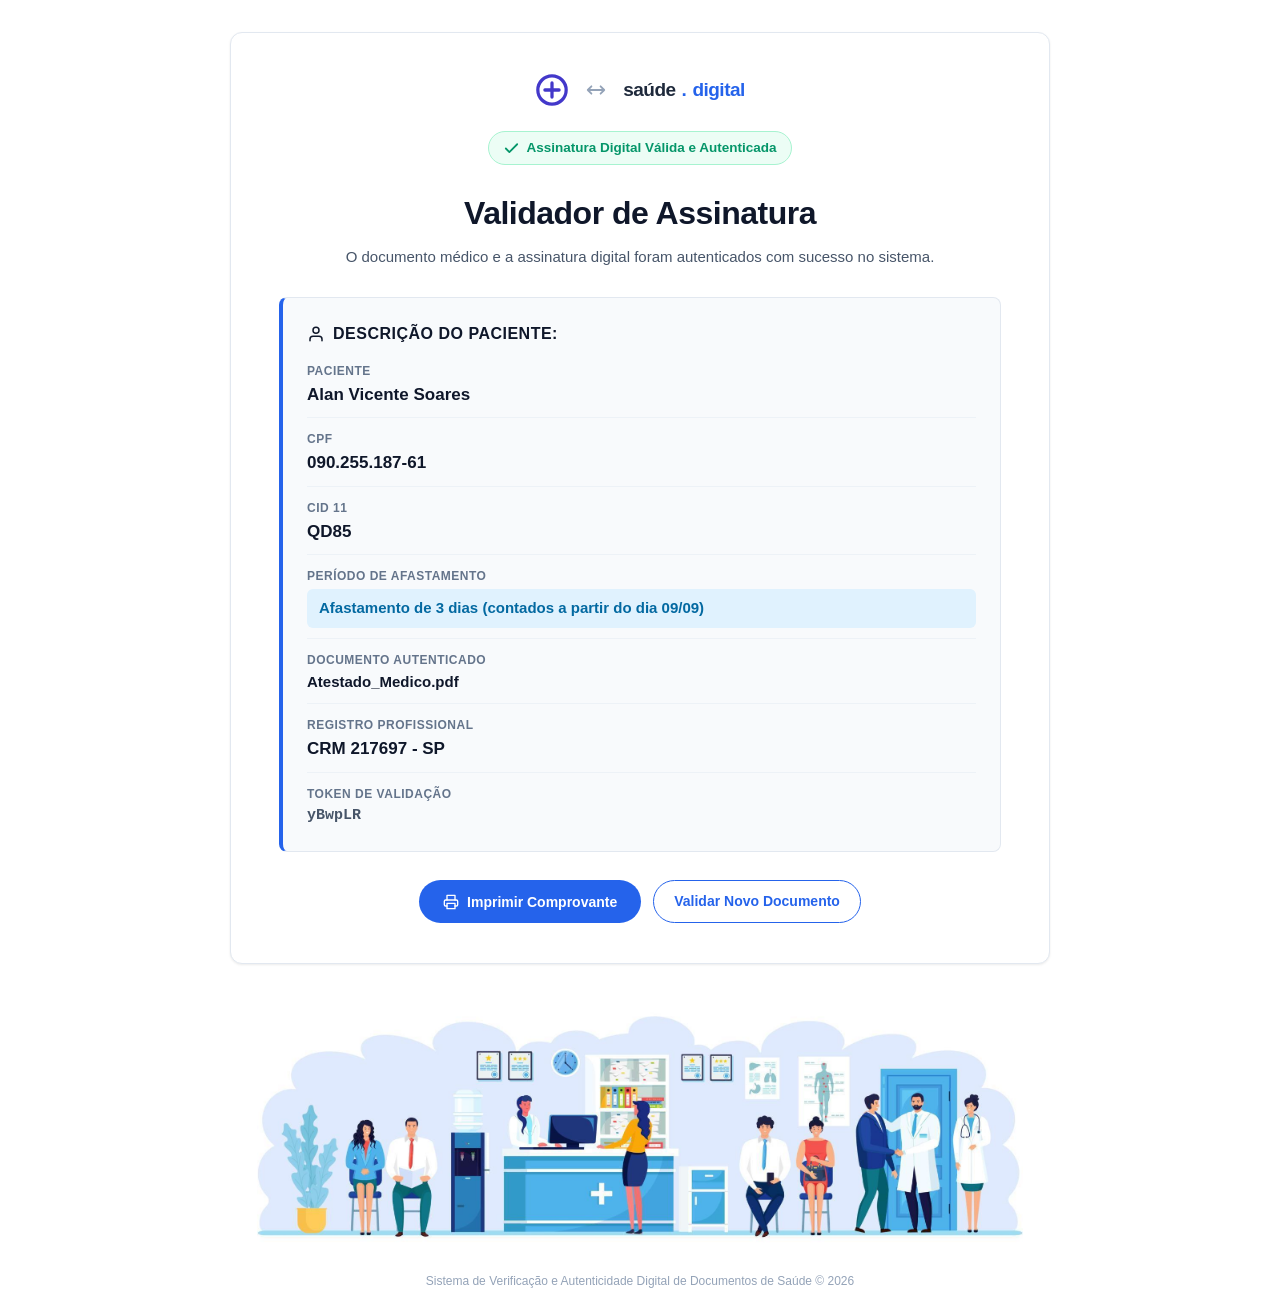
==== paciente.html @ e457e953 "1v" ====
<!DOCTYPE html>
<html lang="pt-BR">
<head>
  <meta charset="UTF-8" />
  <meta name="viewport" content="width=device-width, initial-scale=1.0" />
  <title>Resultado da Validação - Validador de Assinatura</title>
  <link rel="stylesheet" href="assets/style.css" />
  <style>
    @media print {
      .btn-advance, .action-buttons, .page-footer {
        display: none !important;
      }
      .main-card {
        border: none !important;
        box-shadow: none !important;
        padding: 0 !important;
      }
      body {
        background: white !important;
      }
    }
  </style>
</head>
<body>

  <main class="page-container">
    <div class="main-card">
      
      <!-- Top Branding -->
      <header class="brand-header">
        <div class="brand-logo-icon" title="Validador Clínico">
          <svg width="34" height="34" viewBox="0 0 24 24" fill="none" stroke="#4338ca" stroke-width="2.3" stroke-linecap="round" stroke-linejoin="round">
            <path d="M12 2a10 10 0 1 0 10 10A10 10 0 0 0 12 2zm0 5v10m-5-5h10"/>
          </svg>
        </div>
        <div class="brand-transfer-icon">
          <svg width="22" height="22" viewBox="0 0 24 24" fill="none" stroke="currentColor" stroke-width="2" stroke-linecap="round" stroke-linejoin="round">
            <path d="M7 16l-4-4m0 0l4-4m-4 4h18m-4 4l4-4m0 0l-4-4"/>
          </svg>
        </div>
        <div class="brand-badge">
          <span>saúde</span><span class="dot">.</span><span class="sub">digital</span>
        </div>
      </header>

      <!-- Status de Validação com Sucesso -->
      <div class="patient-card-header">
        <div class="badge-status">
          <svg width="17" height="17" viewBox="0 0 24 24" fill="none" stroke="currentColor" stroke-width="2.5" stroke-linecap="round" stroke-linejoin="round">
            <polyline points="20 6 9 17 4 12"></polyline>
          </svg>
          Assinatura Digital Válida e Autenticada
        </div>
        <h1 class="hero-title" style="margin-bottom: 8px;">Validador de Assinatura</h1>
        <p class="hero-subtitle" style="margin-bottom: 24px;">
          O documento médico e a assinatura digital foram autenticados com sucesso no sistema.
        </p>
      </div>

      <!-- Estrutura com a Descrição do Paciente -->
      <section class="patient-info-box">
        <h2>
          <svg width="18" height="18" viewBox="0 0 24 24" fill="none" stroke="currentColor" stroke-width="2" stroke-linecap="round" stroke-linejoin="round">
            <path d="M20 21v-2a4 4 0 0 0-4-4H8a4 4 0 0 0-4 4v2"></path>
            <circle cx="12" cy="7" r="4"></circle>
          </svg>
          Descrição do paciente:
        </h2>

        <div class="patient-data-list">
          
          <div class="patient-row">
            <span class="patient-label">Paciente</span>
            <span class="patient-value">Alan Vicente Soares</span>
          </div>

          <div class="patient-row">
            <span class="patient-label">CPF</span>
            <span class="patient-value">090.255.187-61</span>
          </div>

          <div class="patient-row">
            <span class="patient-label">CID 11</span>
            <span class="patient-value">QD85</span>
          </div>

          <div class="patient-row">
            <span class="patient-label">Período de Afastamento</span>
            <span class="patient-value highlight-alert">
              Afastamento de 3 dias (contados a partir do dia 09/09)
            </span>
          </div>

          <div class="patient-row">
            <span class="patient-label">Documento Autenticado</span>
            <span class="patient-value" id="patient-doc-filename" style="font-size: 15px;">Atestado Médico.pdf</span>
          </div>

          <div class="patient-row">
            <span class="patient-label">Registro Profissional</span>
            <span class="patient-value">CRM 217697 - SP</span>
          </div>

          <div class="patient-row">
            <span class="patient-label">Token de Validação</span>
            <span class="patient-value" style="font-family: monospace; font-size: 15px; color: #475569;">
              yBwpLR
            </span>
          </div>

        </div>
      </section>

      <!-- Botões de Ação -->
      <div class="action-buttons" style="display: flex; gap: 12px; justify-content: center; flex-wrap: wrap; margin-top: 10px;">
        <button type="button" onclick="window.print()" class="btn-solid-pill" style="padding: 10px 24px; font-size: 14px;">
          <svg width="16" height="16" viewBox="0 0 24 24" fill="none" stroke="currentColor" stroke-width="2" stroke-linecap="round" stroke-linejoin="round">
            <polyline points="6 9 6 2 18 2 18 9"></polyline>
            <path d="M6 18H4a2 2 0 0 1-2-2v-5a2 2 0 0 1 2-2h16a2 2 0 0 1 2 2v5a2 2 0 0 1-2 2h-2"></path>
            <rect x="6" y="14" width="12" height="8"></rect>
          </svg>
          Imprimir Comprovante
        </button>
        <a href="index.html" class="btn-outline-pill" style="padding: 10px 20px; font-size: 14px;">
          Validar Novo Documento
        </a>
      </div>

    </div>

    <!-- Rodapé com a Ilustração da Clínica -->
    <footer class="page-footer">
      <img 
        src="assets/footer-clinic.png" 
        alt="Ilustração consultório médico e atendimento clínico" 
        class="footer-illustration"
      />
      <div class="footer-copyright">
        Sistema de Verificação e Autenticidade Digital de Documentos de Saúde &copy; 2026
      </div>
    </footer>
  </main>

  <script src="assets/app.js"></script>
</body>
</html>
---- assets/style.css ----
/* Reset & Base Setup */
* {
  margin: 0;
  padding: 0;
  box-sizing: border-box;
}

:root {
  --primary-navy: #1b1747;
  --primary-navy-hover: #2b256d;
  --accent-blue: #2563eb;
  --accent-blue-hover: #1d4ed8;
  --text-main: #0f172a;
  --text-muted: #475569;
  --text-sub: #64748b;
  --border-light: #e2e8f0;
  --bg-page: #ffffff;
  --card-bg: #ffffff;
  --success-green: #10b981;
  --error-red: #ef4444;
}

html, body {
  background-color: #ffffff;
}

body {
  font-family: -apple-system, BlinkMacSystemFont, "Segoe UI", Roboto, "Helvetica Neue", Arial, sans-serif;
  background-color: #ffffff;
  color: var(--text-main);
  min-height: 100vh;
  display: flex;
  flex-direction: column;
  align-items: center;
  justify-content: space-between;
  line-height: 1.5;
  -webkit-font-smoothing: antialiased;
}

/* Main Layout Wrapper */
.page-container {
  width: 100%;
  max-width: 860px;
  margin: 0 auto;
  padding: 32px 20px 0;
  display: flex;
  flex-direction: column;
  flex: 1;
}

/* Card Section */
.main-card {
  background: var(--card-bg);
  border-radius: 12px;
  box-shadow: 0 1px 3px rgba(0, 0, 0, 0.05), 0 1px 2px rgba(0, 0, 0, 0.03);
  border: 1px solid var(--border-light);
  padding: 40px 48px;
  margin-bottom: 32px;
}

/* Header & Top Branding */
.brand-header {
  display: flex;
  align-items: center;
  justify-content: center;
  gap: 16px;
  margin-bottom: 24px;
}

.brand-logo-icon {
  display: flex;
  align-items: center;
  justify-content: center;
  color: #4f46e5;
}

.brand-transfer-icon {
  color: #94a3b8;
  display: flex;
  align-items: center;
}

.brand-badge {
  display: flex;
  align-items: center;
  gap: 6px;
  font-size: 19px;
  font-weight: 700;
  letter-spacing: -0.5px;
  color: #1e293b;
}

.brand-badge span.dot {
  color: #2563eb;
}

.brand-badge span.sub {
  color: #2563eb;
  font-weight: 800;
}

/* Titles and Hero Text */
.hero-title {
  font-size: 32px;
  font-weight: 700;
  text-align: center;
  color: #0f172a;
  margin-bottom: 14px;
  letter-spacing: -0.5px;
}

.hero-subtitle {
  font-size: 15px;
  text-align: center;
  color: var(--text-muted);
  max-width: 620px;
  margin: 0 auto 28px;
  line-height: 1.55;
}

/* Primary Button (Avançar / Ações) */
.btn-advance {
  display: block;
  width: 100%;
  max-width: 340px;
  margin: 0 auto 36px;
  background-color: var(--primary-navy);
  color: #ffffff;
  font-size: 15px;
  font-weight: 600;
  text-align: center;
  padding: 12px 24px;
  border-radius: 6px;
  text-decoration: none;
  border: none;
  cursor: pointer;
  transition: all 0.2s ease-in-out;
  box-shadow: 0 2px 4px rgba(27, 23, 71, 0.15);
}

.btn-advance:hover {
  background-color: var(--primary-navy-hover);
  transform: translateY(-1px);
  box-shadow: 0 4px 6px rgba(27, 23, 71, 0.2);
}

.btn-advance:active {
  transform: translateY(0);
}

/* Instructions Section */
.instructions-section {
  border-top: 1px solid #f1f5f9;
  padding-top: 32px;
}

.instructions-heading {
  font-size: 17px;
  font-weight: 600;
  color: #334155;
  margin-bottom: 24px;
}

.instructions-grid {
  display: grid;
  grid-template-columns: 1fr 1fr;
  column-gap: 48px;
  row-gap: 32px;
}

.instruction-step h3 {
  font-size: 15px;
  font-weight: 700;
  color: #0f172a;
  margin-bottom: 6px;
}

.instruction-step p {
  font-size: 14px;
  color: var(--text-muted);
  line-height: 1.45;
  margin-bottom: 14px;
}

/* Secondary Action Buttons inside steps */
.btn-outline-pill {
  display: inline-flex;
  align-items: center;
  gap: 8px;
  border: 1.5px solid var(--accent-blue);
  background: transparent;
  color: var(--accent-blue);
  font-size: 13.5px;
  font-weight: 600;
  padding: 8px 18px;
  border-radius: 9999px;
  cursor: pointer;
  transition: all 0.2s;
  text-decoration: none;
}

.btn-outline-pill:hover {
  background-color: rgba(37, 99, 235, 0.06);
}

.btn-solid-pill {
  display: inline-flex;
  align-items: center;
  gap: 8px;
  background-color: var(--accent-blue);
  color: #ffffff;
  border: none;
  font-size: 13.5px;
  font-weight: 600;
  padding: 8px 24px;
  border-radius: 9999px;
  cursor: pointer;
  transition: all 0.2s;
  text-decoration: none;
}

.btn-solid-pill:hover {
  background-color: var(--accent-blue-hover);
}

/* Terms Checkbox */
.terms-wrapper {
  display: flex;
  align-items: flex-start;
  gap: 10px;
  font-size: 13.5px;
  color: var(--text-muted);
}

.terms-wrapper input[type="checkbox"] {
  margin-top: 3px;
  width: 16px;
  height: 16px;
  accent-color: var(--accent-blue);
  cursor: pointer;
}

.terms-wrapper a {
  color: var(--accent-blue);
  text-decoration: none;
  font-weight: 500;
}

.terms-wrapper a:hover {
  text-decoration: underline;
}

/* Doctor / Professional Info in Step 4 */
.step-meta-info {
  font-size: 13.5px;
  color: var(--text-muted);
  line-height: 1.8;
}

.step-meta-info strong {
  color: #1e293b;
  font-weight: 600;
}

.val-badge {
  display: inline-flex;
  align-items: center;
  gap: 4px;
  background-color: #f1f5f9;
  color: #334155;
  padding: 2px 10px;
  border-radius: 4px;
  font-weight: 600;
  font-family: ui-monospace, SFMono-Regular, Menlo, Monaco, Consolas, monospace;
  font-size: 13px;
  border: 1px solid #e2e8f0;
  transition: all 0.3s ease;
}

.val-badge.filled {
  background-color: #ecfdf5;
  color: #065f46;
  border-color: #a7f3d0;
}

.file-status-tag {
  display: inline-flex;
  align-items: center;
  gap: 6px;
  margin-top: 10px;
  padding: 4px 10px;
  background: #f0fdf4;
  border: 1px solid #bbf7d0;
  border-radius: 6px;
  font-size: 12.5px;
  color: #166534;
  font-weight: 500;
  animation: fadeIn 0.3s ease;
}

@keyframes fadeIn {
  from { opacity: 0; transform: translateY(4px); }
  to { opacity: 1; transform: translateY(0); }
}

/* Painel de Validação de Token Integrado */
.token-reveal-box {
  background: #f8fafc;
  border: 1.5px solid #cbd5e1;
  border-radius: 10px;
  padding: 24px 28px;
  margin-top: 32px;
  animation: fadeIn 0.4s ease;
  box-shadow: 0 4px 12px rgba(0, 0, 0, 0.04);
}

.token-reveal-box h3 {
  font-size: 16px;
  font-weight: 700;
  color: #0f172a;
  margin-bottom: 6px;
  display: flex;
  align-items: center;
  gap: 8px;
}

.token-reveal-box p {
  font-size: 13.5px;
  color: var(--text-muted);
  margin-bottom: 16px;
}

.attached-doc-banner {
  display: flex;
  align-items: center;
  justify-content: space-between;
  background: #ffffff;
  border: 1px solid var(--border-light);
  border-radius: 6px;
  padding: 10px 14px;
  font-size: 13px;
  margin-bottom: 18px;
}

.attached-doc-meta {
  display: flex;
  gap: 16px;
  font-size: 12.5px;
  color: var(--text-muted);
}

.attached-doc-meta strong {
  color: #0f172a;
}

/* Token Form Specific Styles */
.form-group {
  max-width: 440px;
  margin: 0 auto 24px;
  display: flex;
  flex-direction: column;
  gap: 8px;
}

.form-label {
  font-size: 14px;
  font-weight: 600;
  color: #1e293b;
  display: flex;
  align-items: center;
  gap: 6px;
}

.input-token {
  width: 100%;
  padding: 14px 16px;
  font-size: 16px;
  border: 1.5px solid var(--border-light);
  border-radius: 8px;
  outline: none;
  transition: border-color 0.2s, box-shadow 0.2s;
  letter-spacing: 1px;
  font-family: inherit;
  color: #0f172a;
  background-color: #fbfcfe;
}

.input-token:focus {
  border-color: var(--accent-blue);
  background-color: #ffffff;
  box-shadow: 0 0 0 4px rgba(37, 99, 235, 0.12);
}

.input-helper {
  font-size: 12.5px;
  color: var(--text-sub);
}

/* Alert / Feedback Messages */
.alert-box {
  display: none;
  padding: 12px 16px;
  border-radius: 8px;
  font-size: 14px;
  margin-bottom: 20px;
  max-width: 440px;
  margin-left: auto;
  margin-right: auto;
}

.alert-box.show {
  display: flex;
  align-items: center;
  gap: 10px;
}

.alert-error {
  background-color: #fef2f2;
  border: 1px solid #fecaca;
  color: #b91c1c;
}

.alert-success {
  background-color: #ecfdf5;
  border: 1px solid #a7f3d0;
  color: #047857;
}

/* Loading spinner */
.spinner {
  display: inline-block;
  width: 18px;
  height: 18px;
  border: 2.5px solid rgba(255, 255, 255, 0.3);
  border-radius: 50%;
  border-top-color: #ffffff;
  animation: spin 0.8s linear infinite;
  vertical-align: middle;
  margin-right: 8px;
}

@keyframes spin {
  to { transform: rotate(360deg); }
}

/* Patient Result Screen Specifics */
.badge-status {
  display: inline-flex;
  align-items: center;
  gap: 6px;
  padding: 6px 14px;
  background-color: #ecfdf5;
  color: #059669;
  border: 1px solid #a7f3d0;
  border-radius: 9999px;
  font-size: 13.5px;
  font-weight: 600;
  margin-bottom: 24px;
}

.patient-card-header {
  text-align: center;
  margin-bottom: 28px;
}

.patient-info-box {
  background: #f8fafc;
  border: 1px solid #e2e8f0;
  border-left: 4px solid var(--accent-blue);
  border-radius: 8px;
  padding: 24px;
  margin-bottom: 28px;
}

.patient-info-box h2 {
  font-size: 16px;
  font-weight: 700;
  color: #0f172a;
  text-transform: uppercase;
  letter-spacing: 0.5px;
  margin-bottom: 16px;
  display: flex;
  align-items: center;
  gap: 8px;
}

.patient-data-list {
  display: flex;
  flex-direction: column;
  gap: 12px;
}

.patient-row {
  display: flex;
  flex-direction: column;
  padding-bottom: 10px;
  border-bottom: 1px solid #edf2f7;
}

.patient-row:last-child {
  border-bottom: none;
  padding-bottom: 0;
}

.patient-label {
  font-size: 12px;
  font-weight: 600;
  color: var(--text-sub);
  text-transform: uppercase;
  letter-spacing: 0.5px;
}

.patient-value {
  font-size: 17px;
  font-weight: 700;
  color: #0f172a;
  margin-top: 2px;
}

.patient-value.highlight-alert {
  color: #0369a1;
  background-color: #e0f2fe;
  padding: 8px 12px;
  border-radius: 6px;
  font-size: 15px;
  display: inline-block;
  margin-top: 4px;
}

/* Footer Section */
.page-footer {
  width: 100%;
  margin-top: auto;
  display: flex;
  flex-direction: column;
  align-items: center;
  padding-bottom: 24px;
  background-color: #ffffff;
}

.footer-illustration {
  width: 100%;
  max-width: 900px;
  height: auto;
  display: block;
  background-color: #ffffff;
  border: none;
  box-shadow: none;
  filter: none;
}

.footer-copyright {
  font-size: 12px;
  color: #94a3b8;
  margin-top: 12px;
  text-align: center;
  background-color: #ffffff;
}

/* Responsiveness */
@media (max-width: 768px) {
  .main-card {
    padding: 28px 20px;
  }
  
  .instructions-grid {
    grid-template-columns: 1fr;
    gap: 24px;
  }
  
  .hero-title {
    font-size: 26px;
  }
  
  .btn-advance {
    max-width: 100%;
  }
}
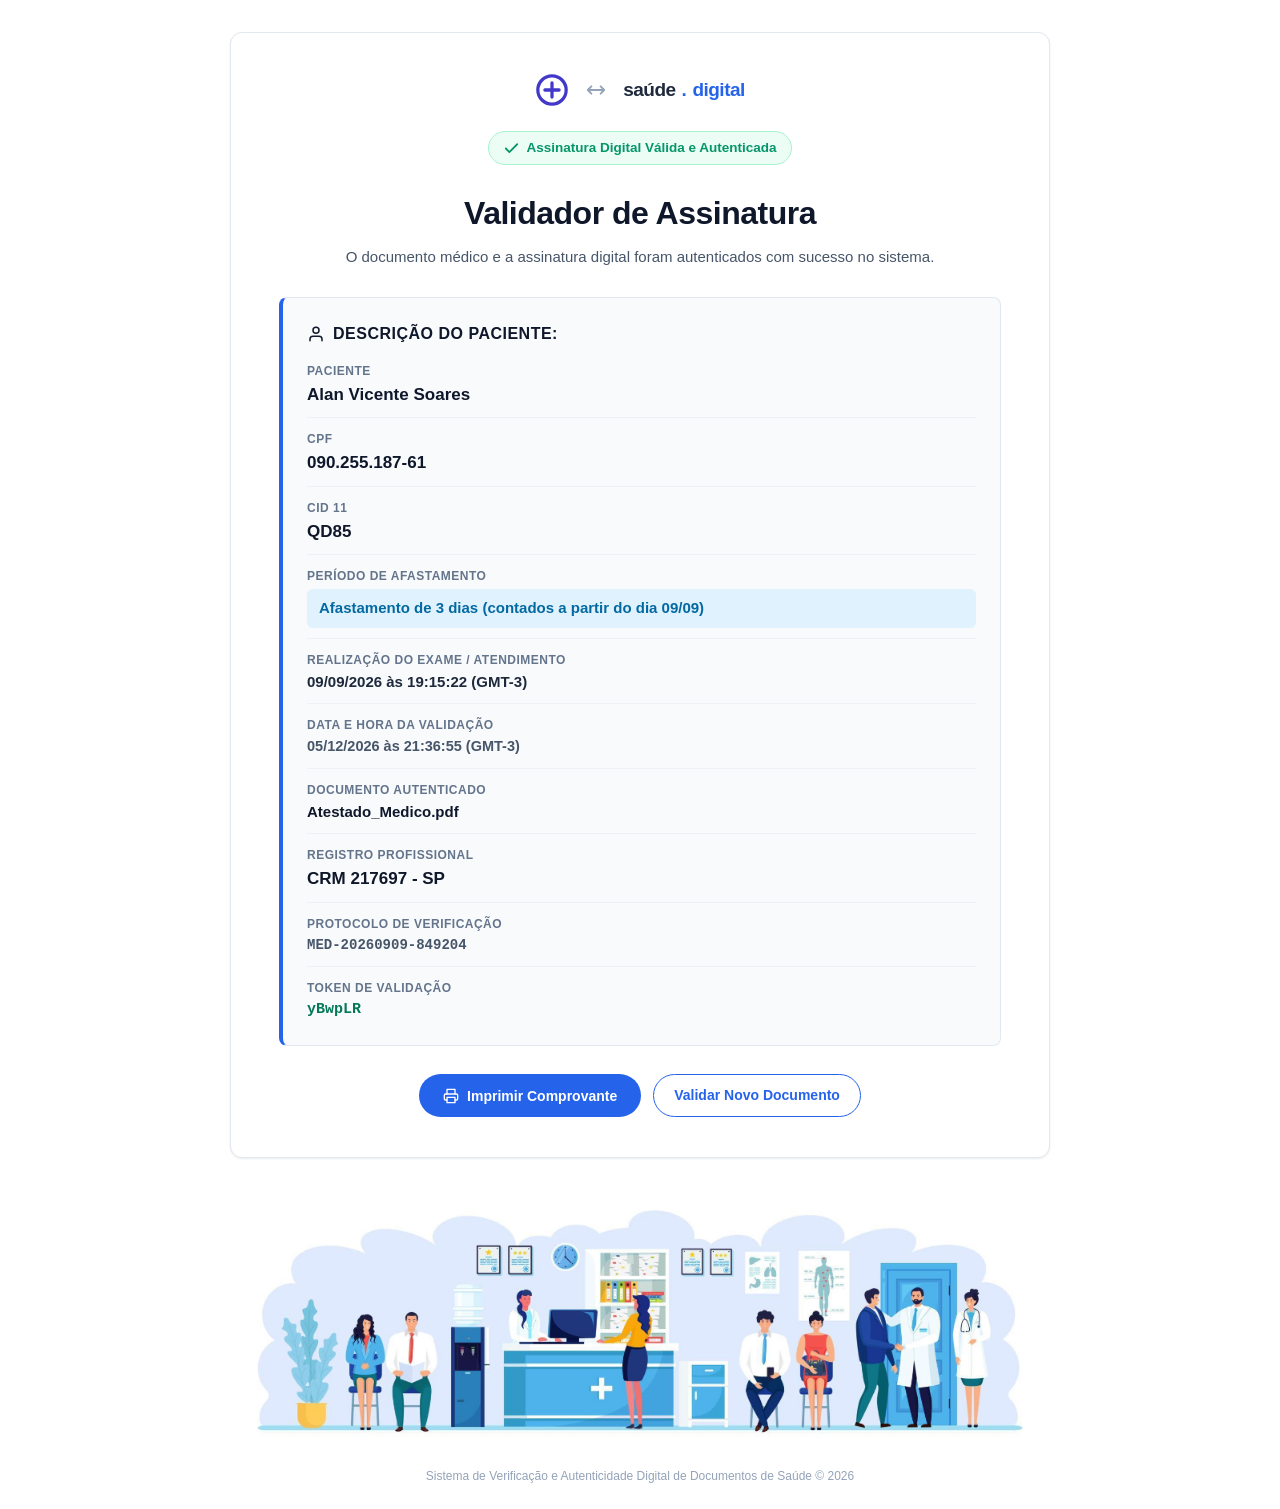
==== commit bb9da26a: "atualizações v2" ====
--- a/paciente.html
+++ b/paciente.html
@@ -4,6 +4,7 @@
   <meta charset="UTF-8" />
   <meta name="viewport" content="width=device-width, initial-scale=1.0" />
   <title>Resultado da Validação - Validador de Assinatura</title>
+  <link rel="icon" type="image/svg+xml" href="assets/favicon.svg" />
   <link rel="stylesheet" href="assets/style.css" />
   <style>
     @media print {
@@ -92,6 +93,20 @@
           </div>
 
           <div class="patient-row">
+            <span class="patient-label">Realização do Exame / Atendimento</span>
+            <span class="patient-value" style="font-size: 15px; color: #1e293b;">
+              09/09/2026 às 19:15:22 (GMT-3)
+            </span>
+          </div>
+
+          <div class="patient-row">
+            <span class="patient-label">Data e Hora da Validação</span>
+            <span class="patient-value" id="val-timestamp" style="font-size: 14.5px; color: #475569;">
+              12/09/2026 às 00:10 (GMT-3)
+            </span>
+          </div>
+
+          <div class="patient-row">
             <span class="patient-label">Documento Autenticado</span>
             <span class="patient-value" id="patient-doc-filename" style="font-size: 15px;">Atestado Médico.pdf</span>
           </div>
@@ -102,8 +117,15 @@
           </div>
 
           <div class="patient-row">
+            <span class="patient-label">Protocolo de Verificação</span>
+            <span class="patient-value" style="font-family: monospace; font-size: 14px; color: #475569;">
+              MED-20260909-849204
+            </span>
+          </div>
+
+          <div class="patient-row">
             <span class="patient-label">Token de Validação</span>
-            <span class="patient-value" style="font-family: monospace; font-size: 15px; color: #475569;">
+            <span class="patient-value" style="font-family: monospace; font-size: 15px; color: #047857; font-weight: 700;">
               yBwpLR
             </span>
           </div>
--- a/assets/style.css
+++ b/assets/style.css
@@ -223,6 +223,26 @@
   background-color: var(--accent-blue-hover);
 }
 
+.btn-solid-pill.ready-to-validate {
+  animation: pulse-action 1.8s infinite;
+  background-color: #1d4ed8;
+}
+
+@keyframes pulse-action {
+  0% {
+    box-shadow: 0 0 0 0 rgba(37, 99, 235, 0.45);
+    transform: scale(1);
+  }
+  50% {
+    box-shadow: 0 0 0 7px rgba(37, 99, 235, 0);
+    transform: scale(1.02);
+  }
+  100% {
+    box-shadow: 0 0 0 0 rgba(37, 99, 235, 0);
+    transform: scale(1);
+  }
+}
+
 /* Terms Checkbox */
 .terms-wrapper {
   display: flex;
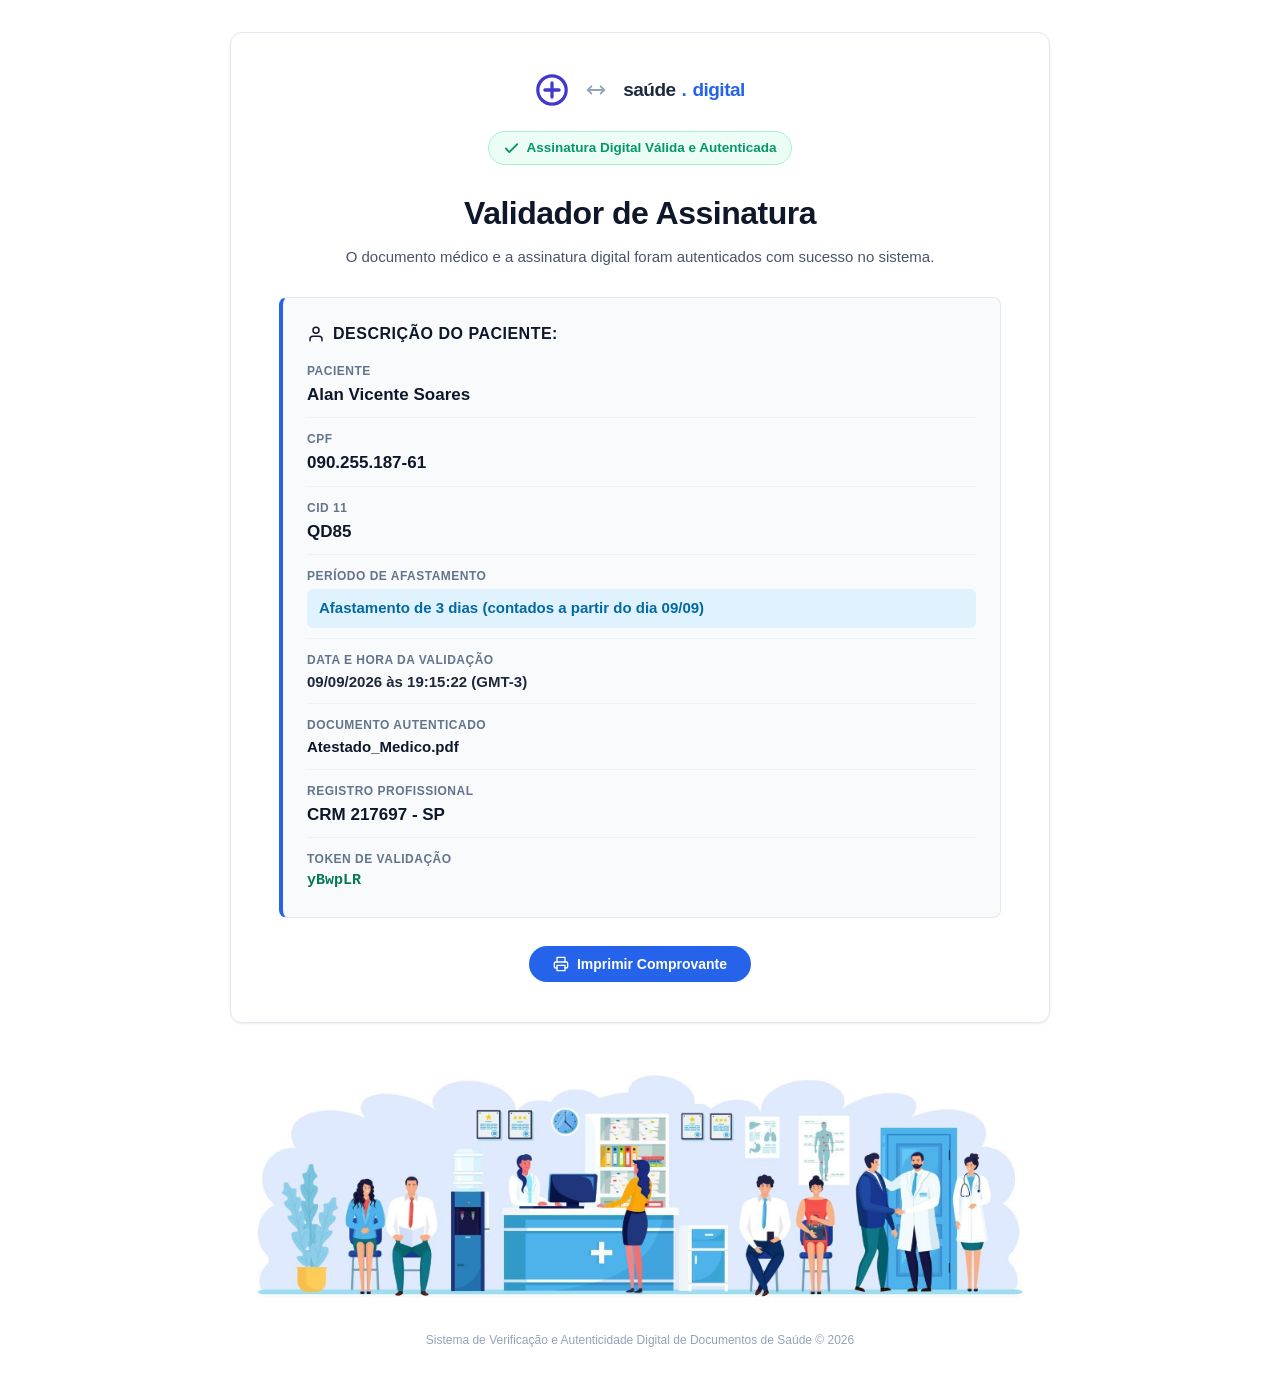
==== commit e51ef47c: "atualizações v3" ====
--- a/paciente.html
+++ b/paciente.html
@@ -93,16 +93,9 @@
           </div>
 
           <div class="patient-row">
-            <span class="patient-label">Realização do Exame / Atendimento</span>
+            <span class="patient-label">Data e Hora da Validação</span>
             <span class="patient-value" style="font-size: 15px; color: #1e293b;">
               09/09/2026 às 19:15:22 (GMT-3)
-            </span>
-          </div>
-
-          <div class="patient-row">
-            <span class="patient-label">Data e Hora da Validação</span>
-            <span class="patient-value" id="val-timestamp" style="font-size: 14.5px; color: #475569;">
-              12/09/2026 às 00:10 (GMT-3)
             </span>
           </div>
 
@@ -117,13 +110,6 @@
           </div>
 
           <div class="patient-row">
-            <span class="patient-label">Protocolo de Verificação</span>
-            <span class="patient-value" style="font-family: monospace; font-size: 14px; color: #475569;">
-              MED-20260909-849204
-            </span>
-          </div>
-
-          <div class="patient-row">
             <span class="patient-label">Token de Validação</span>
             <span class="patient-value" style="font-family: monospace; font-size: 15px; color: #047857; font-weight: 700;">
               yBwpLR
@@ -134,7 +120,7 @@
       </section>
 
       <!-- Botões de Ação -->
-      <div class="action-buttons" style="display: flex; gap: 12px; justify-content: center; flex-wrap: wrap; margin-top: 10px;">
+      <div class="action-buttons" style="display: flex; justify-content: center; margin-top: 10px;">
         <button type="button" onclick="window.print()" class="btn-solid-pill" style="padding: 10px 24px; font-size: 14px;">
           <svg width="16" height="16" viewBox="0 0 24 24" fill="none" stroke="currentColor" stroke-width="2" stroke-linecap="round" stroke-linejoin="round">
             <polyline points="6 9 6 2 18 2 18 9"></polyline>
@@ -143,9 +129,6 @@
           </svg>
           Imprimir Comprovante
         </button>
-        <a href="index.html" class="btn-outline-pill" style="padding: 10px 20px; font-size: 14px;">
-          Validar Novo Documento
-        </a>
       </div>
 
     </div>
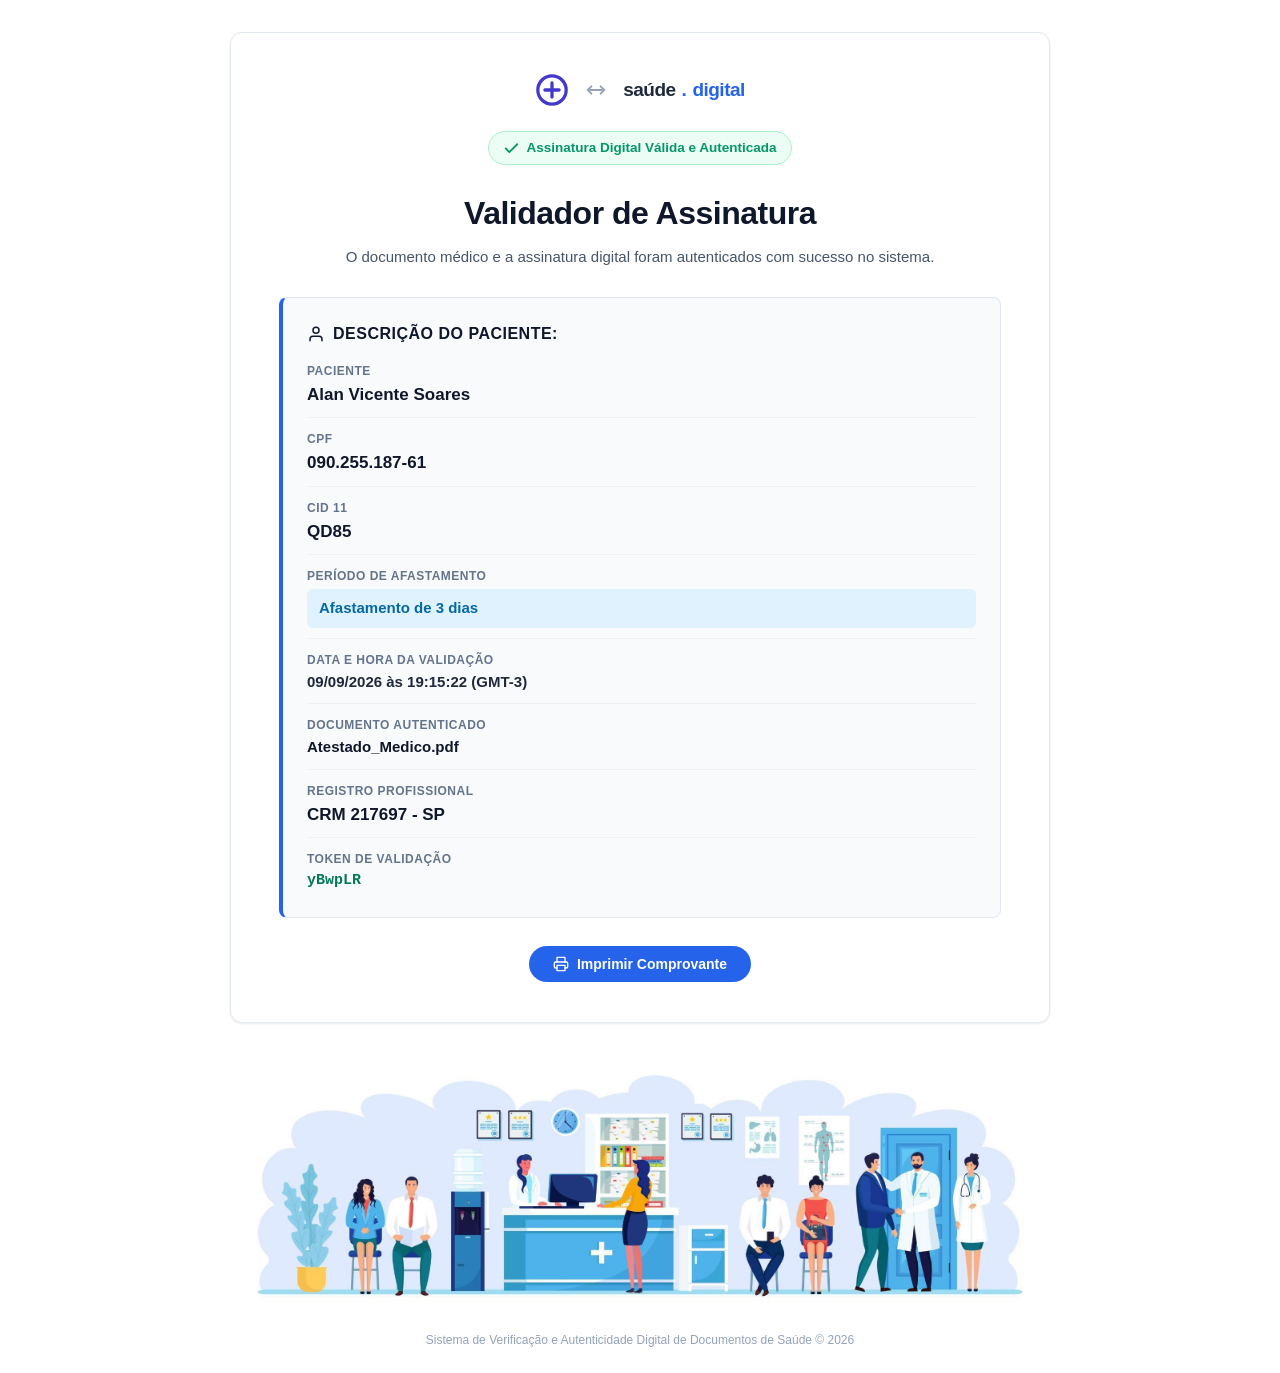
==== commit 3815af34: "atualizações v4" ====
--- a/paciente.html
+++ b/paciente.html
@@ -88,7 +88,7 @@
           <div class="patient-row">
             <span class="patient-label">Período de Afastamento</span>
             <span class="patient-value highlight-alert">
-              Afastamento de 3 dias (contados a partir do dia 09/09)
+              Afastamento de 3 dias
             </span>
           </div>
 
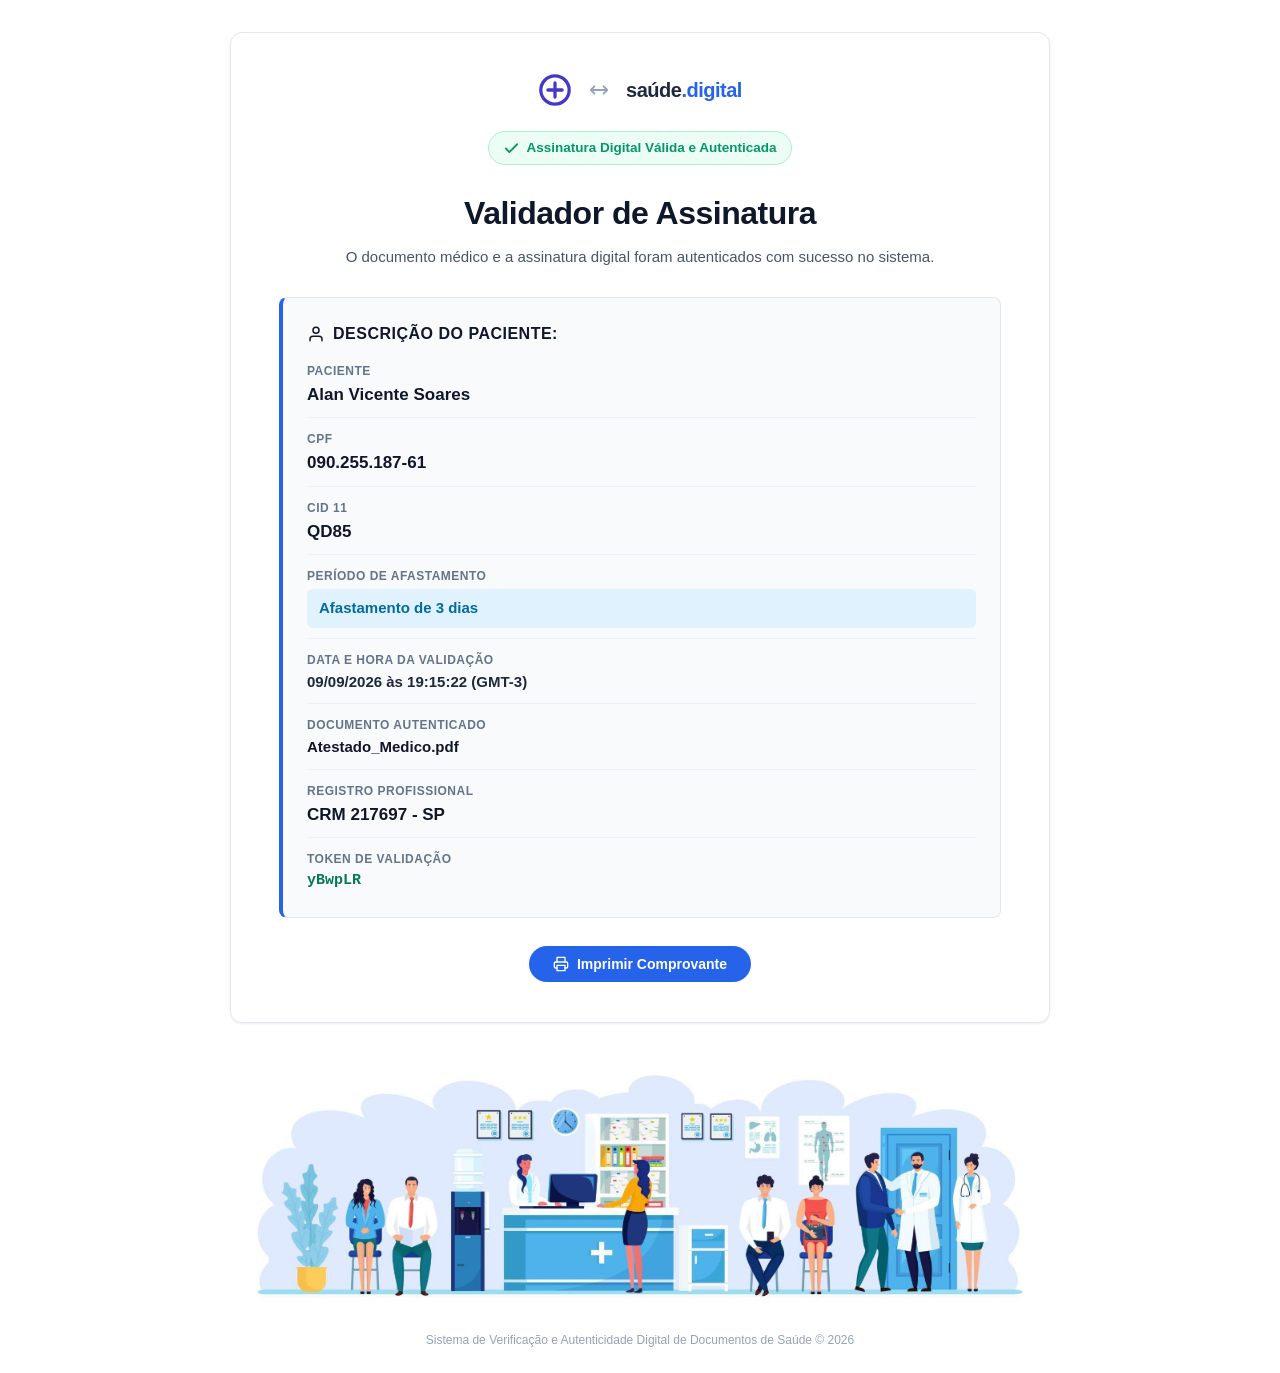
==== commit 8f5c78f6: "atualizações v5" ====
--- a/paciente.html
+++ b/paciente.html
@@ -40,7 +40,7 @@
           </svg>
         </div>
         <div class="brand-badge">
-          <span>saúde</span><span class="dot">.</span><span class="sub">digital</span>
+          <span>saúde</span><span class="sub">.digital</span>
         </div>
       </header>
 
--- a/assets/style.css
+++ b/assets/style.css
@@ -81,20 +81,15 @@
 }
 
 .brand-badge {
-  display: flex;
-  align-items: center;
-  gap: 6px;
-  font-size: 19px;
+  display: inline-flex;
+  align-items: center;
+  font-size: 20px;
   font-weight: 700;
   letter-spacing: -0.5px;
   color: #1e293b;
 }
 
-.brand-badge span.dot {
-  color: #2563eb;
-}
-
-.brand-badge span.sub {
+.brand-badge .sub {
   color: #2563eb;
   font-weight: 800;
 }
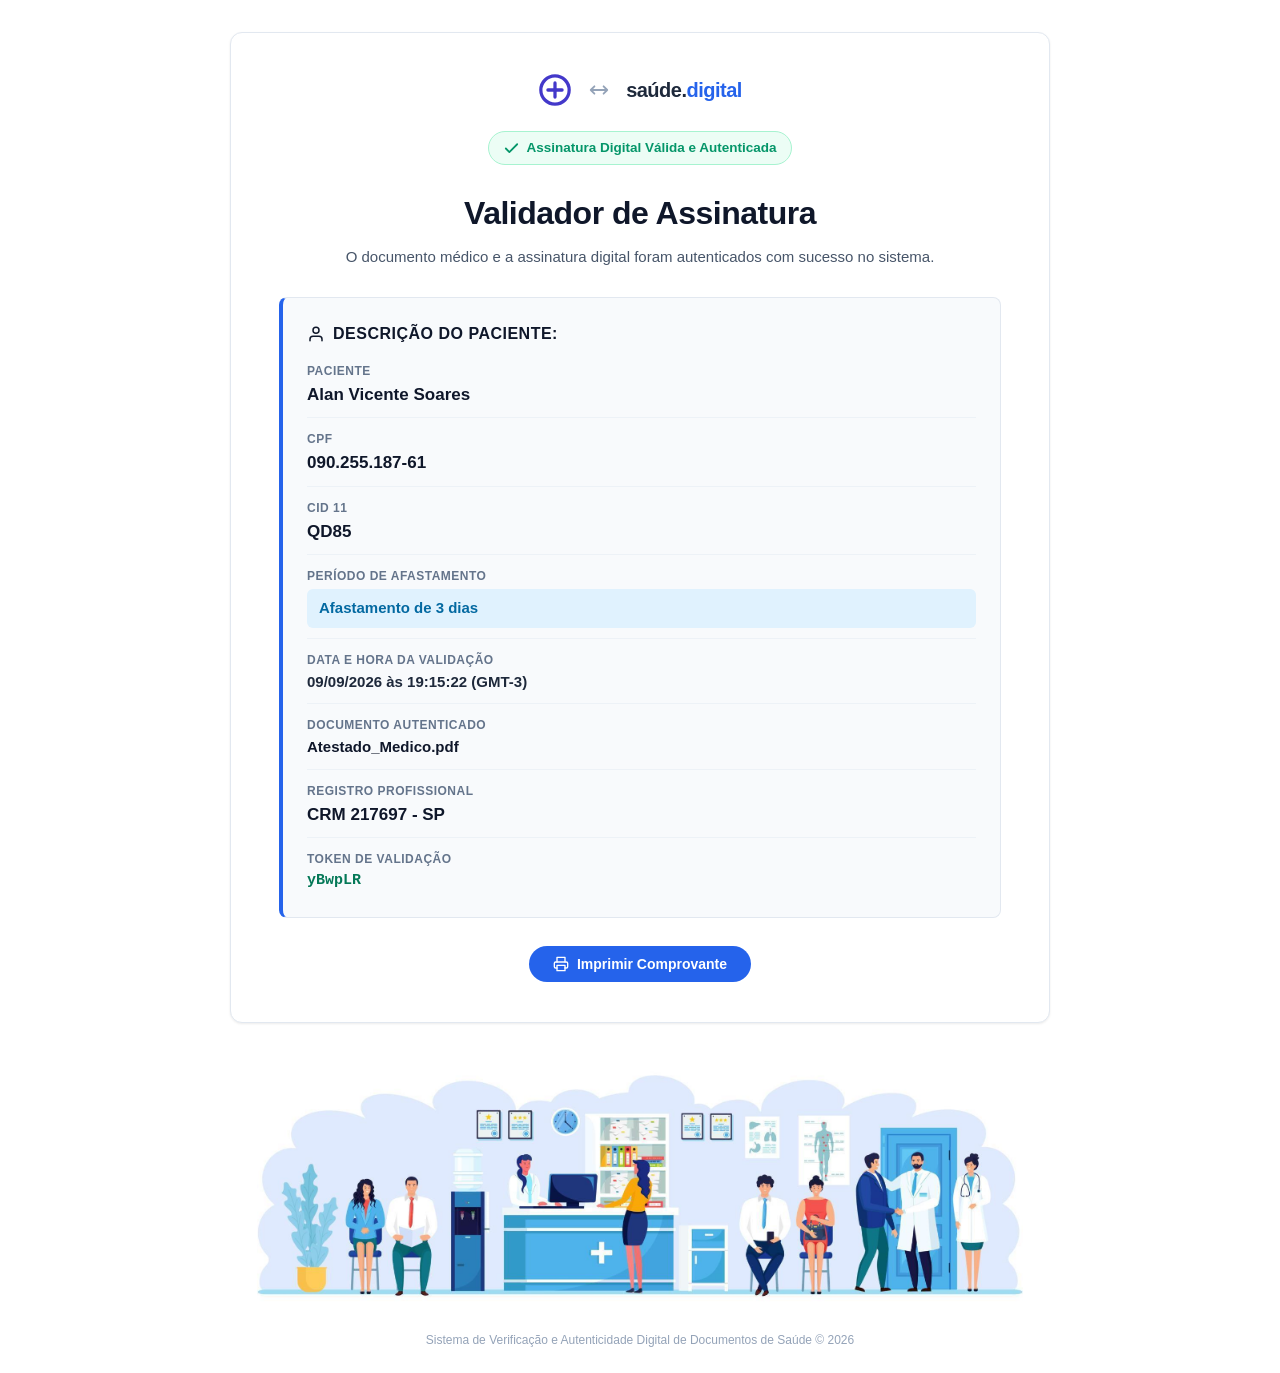
==== commit e4569432: "atualizações v6" ====
--- a/paciente.html
+++ b/paciente.html
@@ -40,7 +40,7 @@
           </svg>
         </div>
         <div class="brand-badge">
-          <span>saúde</span><span class="sub">.digital</span>
+          <span>saúde.</span><span class="sub">digital</span>
         </div>
       </header>
 
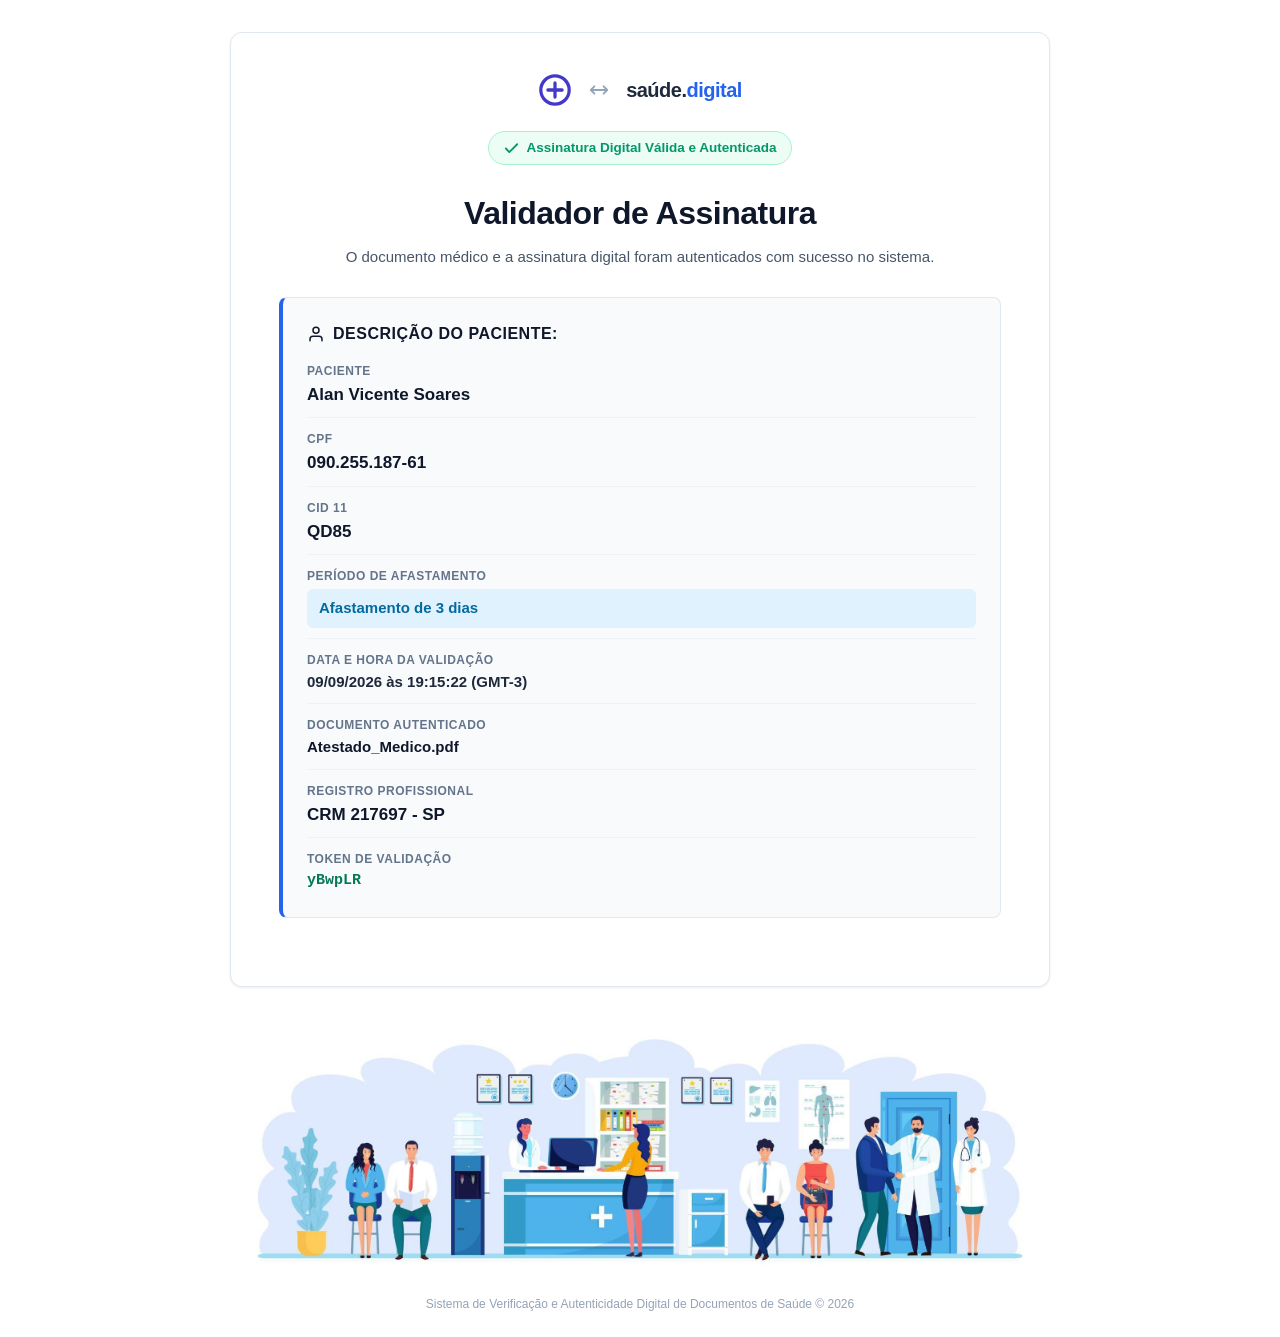
==== commit 87b0dfd4: "atualizações v8" ====
--- a/paciente.html
+++ b/paciente.html
@@ -118,19 +118,6 @@
 
         </div>
       </section>
-
-      <!-- Botões de Ação -->
-      <div class="action-buttons" style="display: flex; justify-content: center; margin-top: 10px;">
-        <button type="button" onclick="window.print()" class="btn-solid-pill" style="padding: 10px 24px; font-size: 14px;">
-          <svg width="16" height="16" viewBox="0 0 24 24" fill="none" stroke="currentColor" stroke-width="2" stroke-linecap="round" stroke-linejoin="round">
-            <polyline points="6 9 6 2 18 2 18 9"></polyline>
-            <path d="M6 18H4a2 2 0 0 1-2-2v-5a2 2 0 0 1 2-2h16a2 2 0 0 1 2 2v5a2 2 0 0 1-2 2h-2"></path>
-            <rect x="6" y="14" width="12" height="8"></rect>
-          </svg>
-          Imprimir Comprovante
-        </button>
-      </div>
-
     </div>
 
     <!-- Rodapé com a Ilustração da Clínica -->
--- a/assets/style.css
+++ b/assets/style.css
@@ -216,6 +216,16 @@
 
 .btn-solid-pill:hover {
   background-color: var(--accent-blue-hover);
+}
+
+.btn-solid-pill:disabled,
+.btn-solid-pill[disabled] {
+  opacity: 0.45;
+  cursor: not-allowed !important;
+  pointer-events: none !important;
+  box-shadow: none !important;
+  transform: none !important;
+  animation: none !important;
 }
 
 .btn-solid-pill.ready-to-validate {
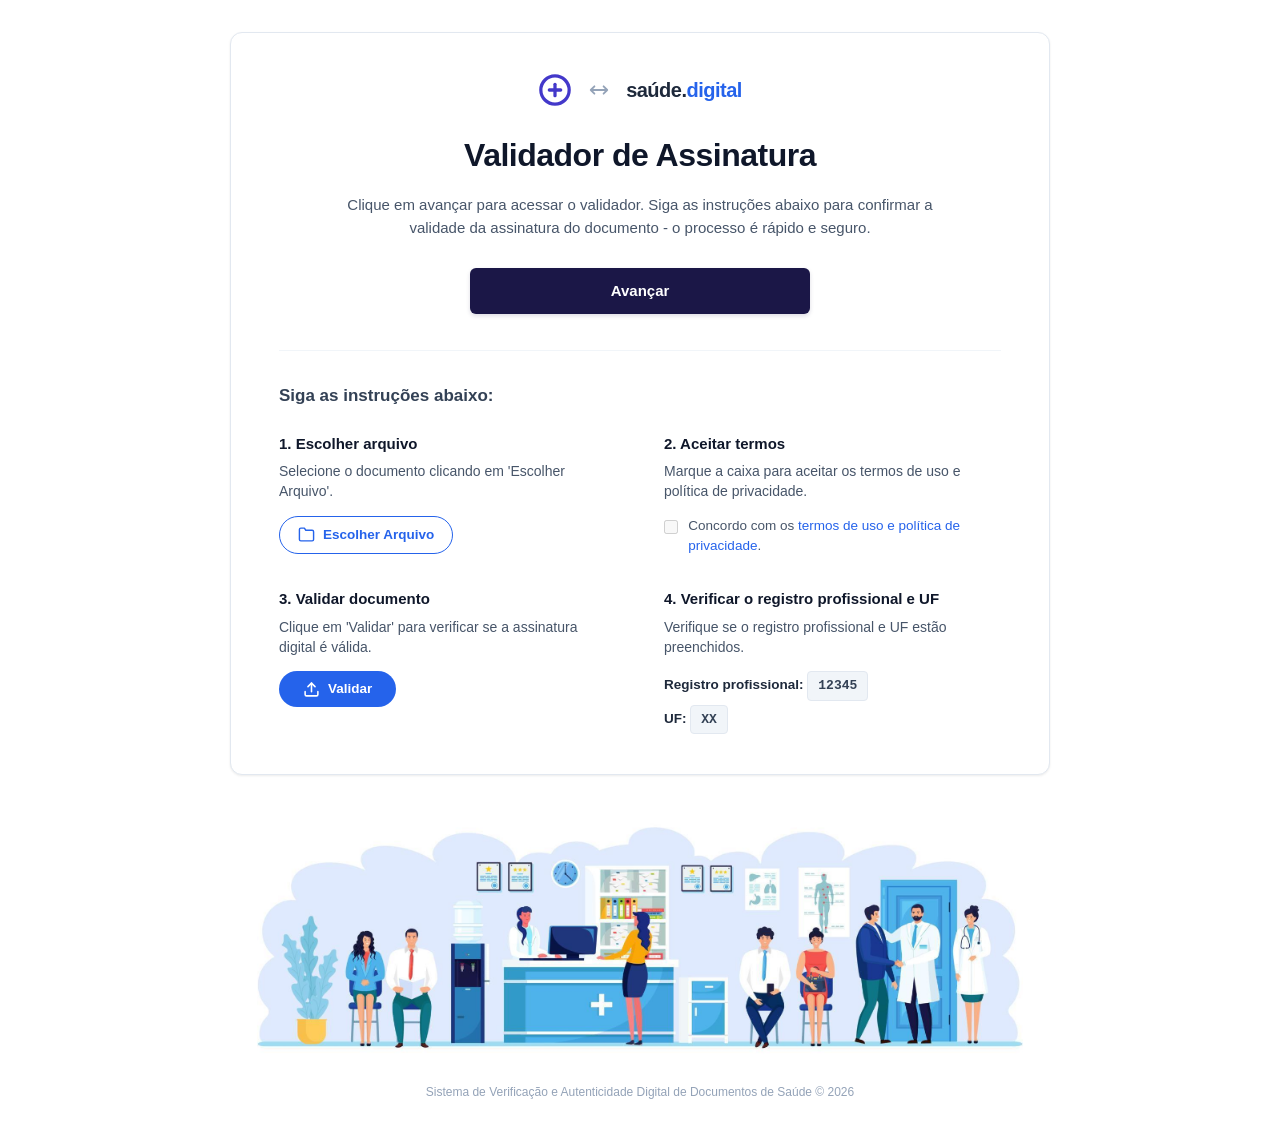
==== commit 6c86b434: "atualizações v10" ====
--- a/paciente.html
+++ b/paciente.html
@@ -112,7 +112,7 @@
           <div class="patient-row">
             <span class="patient-label">Token de Validação</span>
             <span class="patient-value" style="font-family: monospace; font-size: 15px; color: #047857; font-weight: 700;">
-              yBwpLR
+              bYtWRF
             </span>
           </div>
 
--- a/assets/style.css
+++ b/assets/style.css
@@ -56,6 +56,27 @@
   border: 1px solid var(--border-light);
   padding: 40px 48px;
   margin-bottom: 32px;
+  animation: pageFadeIn 0.25s cubic-bezier(0.16, 1, 0.3, 1);
+}
+
+@keyframes pageFadeIn {
+  from {
+    opacity: 0;
+    transform: translateY(6px);
+  }
+  to {
+    opacity: 1;
+    transform: translateY(0);
+  }
+}
+
+/* Drag & Drop Zone */
+.drop-zone-highlight {
+  border: 2px dashed var(--accent-blue) !important;
+  background-color: #f0f7ff !important;
+  border-radius: 8px;
+  padding: 8px;
+  transition: all 0.2s ease;
 }
 
 /* Header & Top Branding */
